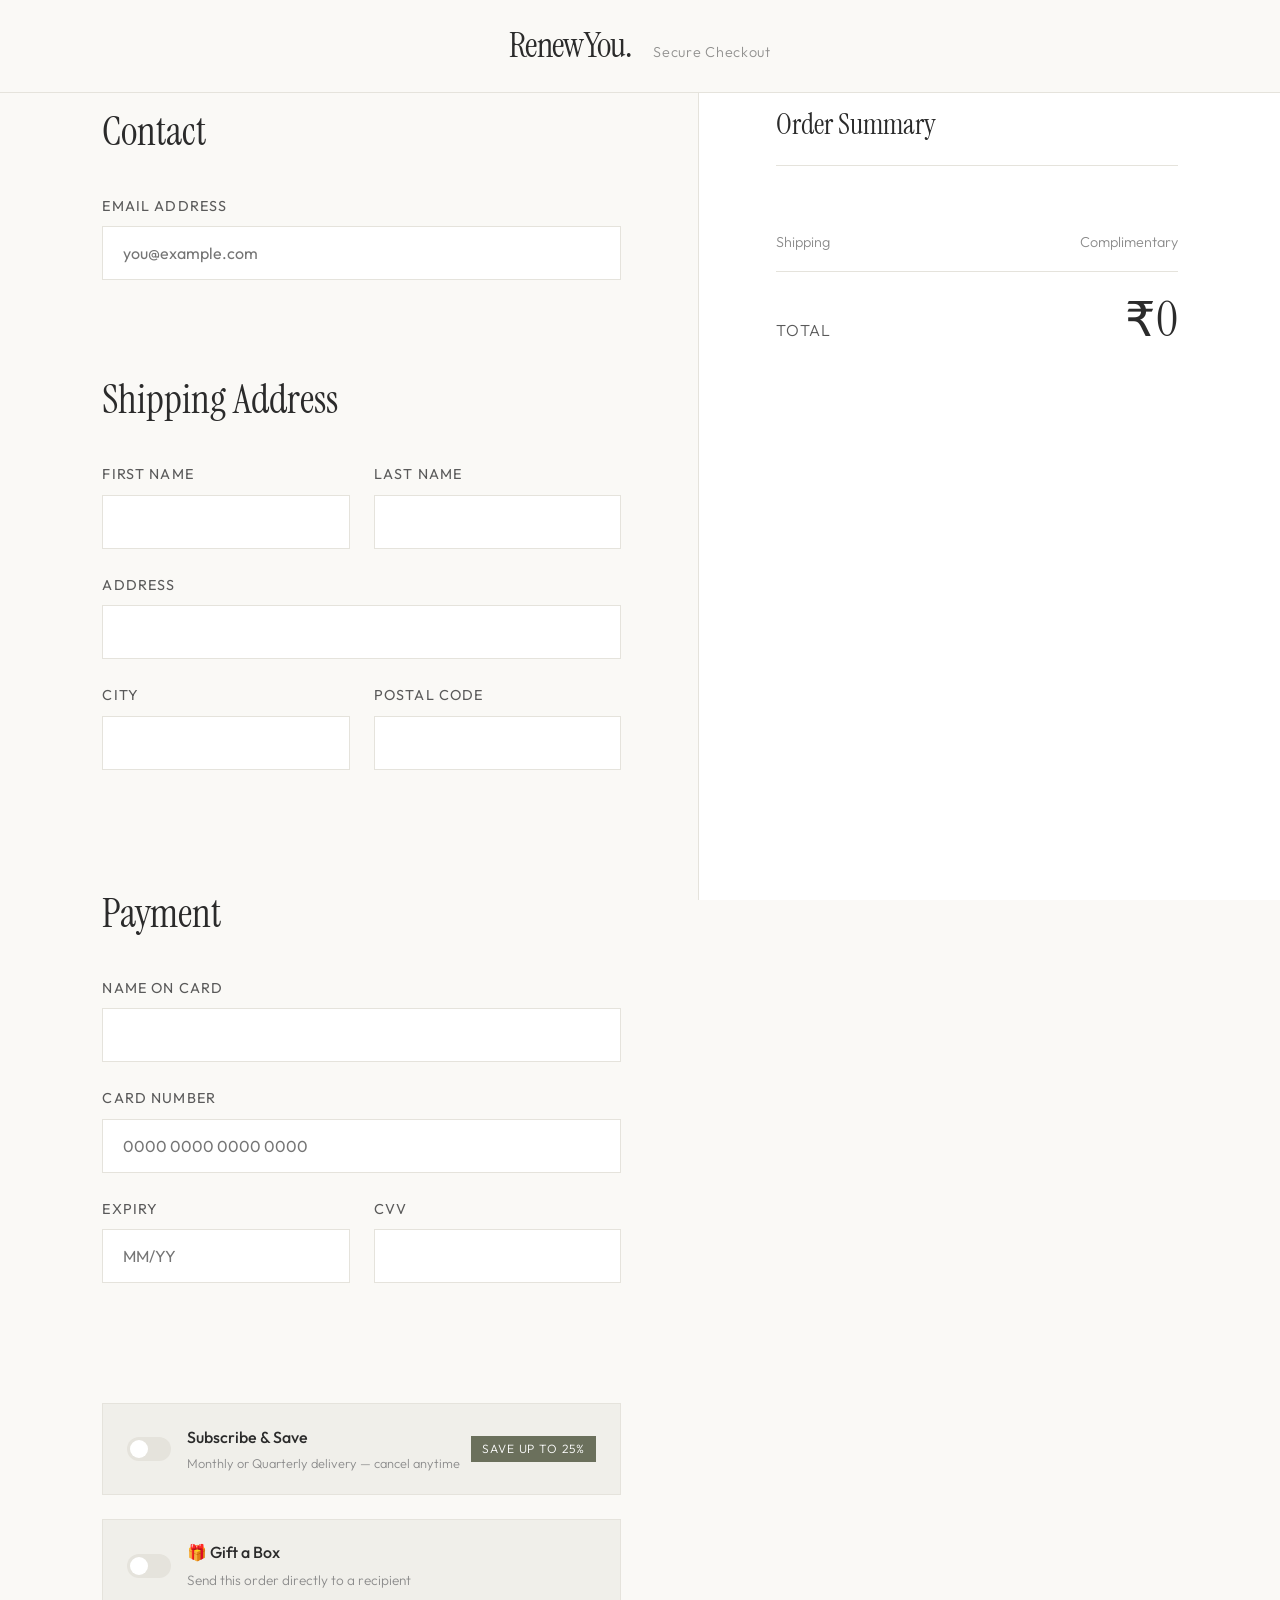
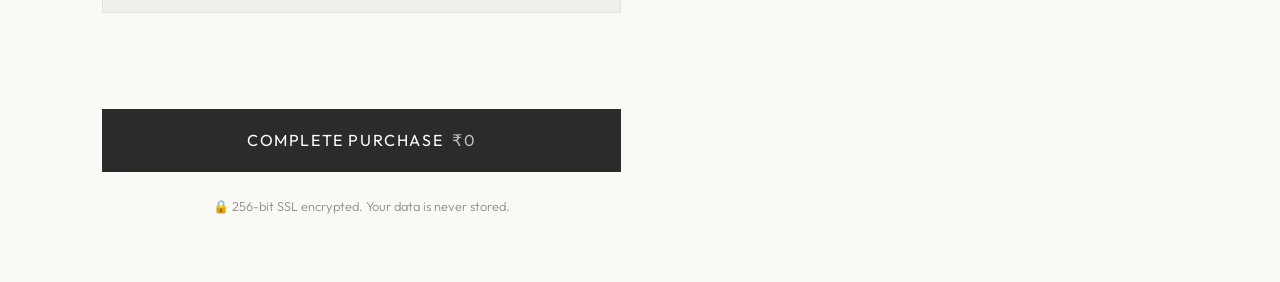
==== checkout.html @ 718b3db9 "first commit" ====
<!DOCTYPE html>
<html lang="en">

<head>
    <meta charset="UTF-8">
    <meta name="viewport" content="width=device-width, initial-scale=1.0">
    <title>Secure Checkout — RenewYou</title>
    <link rel="stylesheet" href="global.css">
    <style>
        .checkout-page {
            background: var(--clr-bg);
            min-height: 100vh;
            display: grid;
            grid-template-columns: 1.2fr 1fr;
            max-width: 1400px;
            margin: 0 auto;
        }

        .checkout-form-col {
            padding: 12vh 6vw var(--sp-xl) 8vw;
        }

        .checkout-summary-col {
            padding: 12vh 8vw var(--sp-xl) 6vw;
            background: var(--clr-surface);
            position: sticky;
            top: 0;
            height: 100vh;
            overflow-y: auto;
            border-left: 1px solid var(--clr-border);
        }

        .form-section-title {
            font-size: var(--fs-h2);
            margin: var(--sp-2xl) 0 var(--sp-lg);
            font-weight: 400;
        }

        .form-section-title:first-of-type {
            margin-top: 0;
        }

        .form-group {
            margin-bottom: var(--sp-md);
        }

        .form-group label {
            display: block;
            margin-bottom: 0.5rem;
            font-size: var(--fs-sm);
            font-weight: 400;
            text-transform: uppercase;
            letter-spacing: 0.08em;
            color: var(--clr-text);
        }

        .form-group input[type="text"],
        .form-group input[type="email"],
        .form-group input[type="password"] {
            width: 100%;
            padding: 1rem 1.2rem;
            border: 1px solid var(--clr-border);
            background: #fff;
            font-family: var(--ff-body);
            font-size: 1rem;
            transition: var(--transition);
            color: var(--clr-dark);
            outline: none;
        }

        .form-group input:focus {
            border-color: var(--clr-dark);
        }

        .form-row {
            display: grid;
            grid-template-columns: 1fr 1fr;
            gap: var(--sp-md);
        }

        /* ---- Subscription Block ---- */
        .subscription-block {
            margin-top: var(--sp-xl);
            border: 1px solid var(--clr-border);
        }

        .sub-header {
            display: flex;
            align-items: center;
            justify-content: space-between;
            padding: 1.2rem 1.5rem;
            cursor: pointer;
            background: var(--clr-surface-alt);
            user-select: none;
        }

        .sub-header-left {
            display: flex;
            align-items: center;
            gap: 1rem;
        }

        .sub-toggle-checkbox {
            appearance: none;
            width: 44px;
            height: 24px;
            background: var(--clr-border);
            border-radius: 12px;
            cursor: pointer;
            position: relative;
            transition: background 0.3s;
        }

        .sub-toggle-checkbox::after {
            content: '';
            position: absolute;
            width: 18px;
            height: 18px;
            background: #fff;
            border-radius: 50%;
            top: 3px;
            left: 3px;
            transition: left 0.3s;
        }

        .sub-toggle-checkbox:checked {
            background: var(--clr-accent);
        }

        .sub-toggle-checkbox:checked::after {
            left: 23px;
        }

        .sub-header-label {
            font-weight: 500;
            color: var(--clr-dark);
            font-size: 1rem;
        }

        .sub-header-badge {
            font-size: 0.75rem;
            padding: 0.2rem 0.7rem;
            background: var(--clr-accent);
            color: #fff;
            text-transform: uppercase;
            letter-spacing: 0.08em;
        }

        .sub-body {
            display: none;
            padding: 1.5rem;
            border-top: 1px solid var(--clr-border);
            flex-direction: column;
            gap: 1rem;
        }

        .sub-body.open {
            display: flex;
        }

        /* Frequency selector */
        .freq-toggle {
            display: grid;
            grid-template-columns: 1fr 1fr 1fr;
            border: 1px solid var(--clr-border);
        }

        .freq-option {
            display: none;
        }

        .freq-label {
            padding: 0.9rem;
            text-align: center;
            font-size: 0.85rem;
            text-transform: uppercase;
            letter-spacing: 0.08em;
            cursor: pointer;
            border-right: 1px solid var(--clr-border);
            color: var(--clr-text);
            transition: var(--transition);
        }

        .freq-label:last-of-type {
            border-right: none;
        }

        .freq-option:checked+.freq-label {
            background: var(--clr-dark);
            color: #fff;
        }

        .sub-perks {
            background: var(--clr-surface-alt);
            padding: 1rem 1.2rem;
            font-size: 0.85rem;
            line-height: 1.8;
            color: var(--clr-text);
            border: 1px solid var(--clr-border);
        }

        .sub-perks li::before {
            content: '✓  ';
            color: var(--clr-accent);
            font-weight: 600;
        }

        /* ---- Gift Box Block ---- */
        .gift-block {
            margin-top: var(--sp-md);
            border: 1px solid var(--clr-border);
        }

        .gift-header {
            display: flex;
            align-items: center;
            gap: 1rem;
            padding: 1.2rem 1.5rem;
            cursor: pointer;
            background: var(--clr-surface-alt);
            user-select: none;
        }

        .gift-label {
            font-size: 1rem;
            font-weight: 500;
            color: var(--clr-dark);
        }

        .gift-sub {
            font-size: 0.85rem;
            color: var(--clr-text-light);
            margin-top: 0.2rem;
        }

        .gift-toggle-checkbox {
            appearance: none;
            width: 44px;
            height: 24px;
            background: var(--clr-border);
            border-radius: 12px;
            cursor: pointer;
            position: relative;
            transition: background 0.3s;
            flex-shrink: 0;
        }

        .gift-toggle-checkbox::after {
            content: '';
            position: absolute;
            width: 18px;
            height: 18px;
            background: #fff;
            border-radius: 50%;
            top: 3px;
            left: 3px;
            transition: left 0.3s;
        }

        .gift-toggle-checkbox:checked {
            background: var(--clr-dark);
        }

        .gift-toggle-checkbox:checked::after {
            left: 23px;
        }

        .gift-body {
            display: none;
            padding: 1.5rem;
            border-top: 1px solid var(--clr-border);
            flex-direction: column;
            gap: var(--sp-md);
        }

        .gift-body.open {
            display: flex;
        }

        /* Savings line */
        .savings-line {
            display: flex;
            justify-content: space-between;
            align-items: center;
            padding: 0.8rem 1rem;
            background: #f5f5f0;
            border: 1px solid var(--clr-border);
            font-size: 0.85rem;
            color: var(--clr-accent);
            margin-bottom: var(--sp-md);
        }

        .savings-line strong {
            font-size: 1rem;
            font-weight: 500;
            color: var(--clr-dark);
        }

        /* Checkbox Override */
        input[type="checkbox"]:not(.sub-toggle-checkbox):not(.gift-toggle-checkbox) {
            appearance: none;
            width: 20px;
            height: 20px;
            border: 1px solid var(--clr-border);
            background: #fff;
            cursor: pointer;
            position: relative;
            transition: var(--transition);
            flex-shrink: 0;
        }

        input[type="checkbox"]:not(.sub-toggle-checkbox):not(.gift-toggle-checkbox):checked {
            background: var(--clr-accent);
            border-color: var(--clr-accent);
        }

        input[type="checkbox"]:not(.sub-toggle-checkbox):not(.gift-toggle-checkbox):checked::after {
            content: '';
            position: absolute;
            left: 6px;
            top: 2px;
            width: 5px;
            height: 9px;
            border: solid white;
            border-width: 0 2px 2px 0;
            transform: rotate(45deg);
        }

        /* Success Overlay */
        .success-overlay {
            position: fixed;
            inset: 0;
            background: var(--clr-bg);
            z-index: 2000;
            display: none;
            align-items: center;
            justify-content: center;
            text-align: center;
            flex-direction: column;
            padding: var(--sp-xl);
        }

        .success-icon {
            font-size: 4rem;
            margin-bottom: var(--sp-lg);
        }

        @media(max-width:992px) {
            .checkout-page {
                grid-template-columns: 1fr;
            }

            .checkout-summary-col {
                order: -1;
                border-left: none;
                border-bottom: 1px solid var(--clr-border);
                height: auto;
                position: static;
                padding: var(--sp-xl) var(--sp-lg);
            }

            .checkout-form-col {
                padding: var(--sp-2xl) var(--sp-lg);
            }
        }
    </style>
</head>

<body>
    <nav class="navbar scrolled">
        <div class="nav-inner" style="justify-content:center;">
            <a href="index.html" class="nav-logo">RenewYou. <span
                    style="font-family:var(--ff-body); font-size:0.9rem; font-weight:300; opacity:0.5; margin-left:1rem; letter-spacing:0.05em;">Secure
                    Checkout</span></a>
        </div>
    </nav>

    <div class="checkout-page">
        <!-- LEFT: Form -->
        <div class="checkout-form-col">
            <form id="checkoutForm">

                <h3 class="form-section-title">Contact</h3>
                <div class="form-group">
                    <label for="email">Email Address</label>
                    <input type="email" id="email" required placeholder="you@example.com">
                </div>

                <h3 class="form-section-title">Shipping Address</h3>
                <div class="form-row">
                    <div class="form-group"><label>First Name</label><input type="text" id="firstName" required></div>
                    <div class="form-group"><label>Last Name</label><input type="text" id="lastName" required></div>
                </div>
                <div class="form-group"><label>Address</label><input type="text" id="address" required></div>
                <div class="form-row">
                    <div class="form-group"><label>City</label><input type="text" id="city" required></div>
                    <div class="form-group"><label>Postal Code</label><input type="text" id="pinCode" required></div>
                </div>

                <h3 class="form-section-title">Payment</h3>
                <div class="form-group"><label>Name on Card</label><input type="text" id="cardName" required></div>
                <div class="form-group"><label>Card Number</label><input type="text" id="cardNumber"
                        placeholder="0000 0000 0000 0000" maxlength="19" required></div>
                <div class="form-row">
                    <div class="form-group"><label>Expiry</label><input type="text" id="expiry" placeholder="MM/YY"
                            maxlength="5" required></div>
                    <div class="form-group"><label>CVV</label><input type="password" id="cvv" maxlength="3" required>
                    </div>
                </div>

                <!-- SUBSCRIPTION BLOCK -->
                <div class="subscription-block" style="margin-top:var(--sp-2xl);">
                    <div class="sub-header" id="subHeader">
                        <div class="sub-header-left">
                            <input type="checkbox" class="sub-toggle-checkbox" id="subscribeToggle">
                            <div>
                                <div class="sub-header-label">Subscribe &amp; Save</div>
                                <div style="font-size:0.8rem; color:var(--clr-text-light); margin-top:2px;">Monthly or
                                    Quarterly delivery — cancel anytime</div>
                            </div>
                        </div>
                        <span class="sub-header-badge" id="subBadge">Save up to 25%</span>
                    </div>

                    <div class="sub-body" id="subBody">
                        <!-- Frequency Toggle -->
                        <div>
                            <div
                                style="font-size:0.8rem; text-transform:uppercase; letter-spacing:0.1em; color:var(--clr-text-light); margin-bottom:0.75rem;">
                                Delivery Frequency</div>
                            <div class="freq-toggle">
                                <input type="radio" name="freq" id="freqMonthly" class="freq-option" value="monthly"
                                    checked>
                                <label class="freq-label" for="freqMonthly">Monthly<br><span
                                        style="font-size:0.7rem; opacity:0.7;">Save 15%</span></label>

                                <input type="radio" name="freq" id="freqQuarterly" class="freq-option"
                                    value="quarterly">
                                <label class="freq-label" for="freqQuarterly">Quarterly<br><span
                                        style="font-size:0.7rem; opacity:0.7;">Save 20%</span></label>

                                <input type="radio" name="freq" id="freqPrepay" class="freq-option" value="prepay6">
                                <label class="freq-label" for="freqPrepay">Prepay 6mo<br><span
                                        style="font-size:0.7rem; opacity:0.7;">Save 25%</span></label>
                            </div>
                        </div>

                        <!-- Savings preview -->
                        <div class="savings-line" id="savingsLine">
                            <span>Subscription discount applied</span>
                            <strong id="savingsAmount">—</strong>
                        </div>

                        <!-- Perks -->
                        <div class="sub-perks">
                            <ul>
                                <li>Expert-curated box contents each cycle</li>
                                <li>Access to RenewYou Community Forum</li>
                                <li>Digital Companion App (iOS &amp; Android)</li>
                                <li>Priority shipping &amp; early access drops</li>
                                <li>Pause or cancel anytime, no questions asked</li>
                            </ul>
                        </div>
                    </div>
                </div>

                <!-- GIFT BOX BLOCK -->
                <div class="gift-block">
                    <div class="gift-header" id="giftHeader">
                        <input type="checkbox" class="gift-toggle-checkbox" id="giftToggle">
                        <div style="flex:1;">
                            <div class="gift-label">🎁 Gift a Box</div>
                            <div class="gift-sub">Send this order directly to a recipient</div>
                        </div>
                    </div>
                    <div class="gift-body" id="giftBody">
                        <div class="form-group"><label>Recipient Name</label><input type="text" id="giftName"
                                placeholder="Who is this for?"></div>
                        <div class="form-group"><label>Recipient Email <span style="opacity:0.5;">(for digital
                                    items)</span></label><input type="email" id="giftEmail"
                                placeholder="recipient@email.com"></div>
                        <div class="form-group">
                            <label>Gift Message <span style="opacity:0.5;">(optional)</span></label>
                            <textarea id="giftMessage" rows="3"
                                style="width:100%; padding:1rem; border:1px solid var(--clr-border); font-family:var(--ff-body); font-size:0.95rem; background:#fff; color:var(--clr-dark); resize:vertical; outline:none;"
                                placeholder="Write something heartfelt..."></textarea>
                        </div>
                        <div
                            style="display:flex; align-items:center; gap:0.8rem; padding:1rem; background:var(--clr-surface-alt); font-size:0.85rem; color:var(--clr-text);">
                            <input type="checkbox" id="giftWrap">
                            <label for="giftWrap" style="cursor:pointer;">Add premium gift wrap + handwritten card
                                (+₹299)</label>
                        </div>
                    </div>
                </div>

                <button type="submit" class="btn btn-accent btn-block btn-lg"
                    style="margin-top:var(--sp-2xl); font-size:1rem; padding:1.3rem;">
                    Complete Purchase &nbsp;<span id="checkoutBtnAmount" style="opacity:0.7;">₹0</span>
                </button>

                <p style="text-align:center; font-size:0.8rem; color:var(--clr-text-light); margin-top:var(--sp-md);">
                    🔒 256-bit SSL encrypted. Your data is never stored.
                </p>
            </form>
        </div>

        <!-- RIGHT: Summary -->
        <div class="checkout-summary-col">
            <h3
                style="font-size:1.8rem; font-family:var(--ff-display); font-weight:400; margin-bottom:var(--sp-xl); border-bottom:1px solid var(--clr-border); padding-bottom:var(--sp-md);">
                Order Summary</h3>

            <div id="checkoutItemsList" style="margin-bottom:var(--sp-xl);"></div>

            <div
                style="display:flex; justify-content:space-between; font-size:0.9rem; margin-bottom:0.8rem; color:var(--clr-text-light);">
                <span>Shipping</span><span>Complimentary</span>
            </div>
            <div id="discountRow"
                style="display:none; justify-content:space-between; font-size:0.9rem; margin-bottom:0.8rem; color:var(--clr-accent);">
                <span id="discountLabel">Subscription Discount</span><span id="discountValue"></span>
            </div>
            <div id="giftWrapRow"
                style="display:none; justify-content:space-between; font-size:0.9rem; margin-bottom:0.8rem; color:var(--clr-text-light);">
                <span>Gift Wrap</span><span>+₹299</span>
            </div>
            <div
                style="display:flex; justify-content:space-between; align-items:baseline; border-top:1px solid var(--clr-border); padding-top:1.5rem; margin-top:1rem;">
                <span style="font-size:1rem; text-transform:uppercase; letter-spacing:0.08em;">Total</span>
                <span id="checkoutTotal"
                    style="font-family:var(--ff-display); font-size:3rem; color:var(--clr-dark); line-height:1;">₹0</span>
            </div>

            <!-- Subscription summary card -->
            <div id="subSummaryCard"
                style="display:none; margin-top:var(--sp-xl); padding:1.2rem; border:1px solid var(--clr-border); background:var(--clr-surface-alt); font-size:0.85rem; line-height:1.7;">
                <div style="font-weight:500; color:var(--clr-dark); margin-bottom:0.5rem;">Subscription Active</div>
                <div id="subSummaryText" style="color:var(--clr-text);"></div>
            </div>

            <!-- Gift summary -->
            <div id="giftSummaryCard"
                style="display:none; margin-top:var(--sp-md); padding:1.2rem; border:1px solid var(--clr-border); background:#fefefe; font-size:0.85rem; line-height:1.7; color:var(--clr-text);">
                <div style="font-weight:500; color:var(--clr-dark); margin-bottom:0.5rem;">🎁 Gift Order</div>
                <div id="giftSummaryText"></div>
            </div>
        </div>
    </div>

    <!-- Success Overlay -->
    <div class="success-overlay" id="successOverlay">
        <div class="success-icon">✦</div>
        <h2 style="font-size:clamp(2.5rem, 6vw, 4rem); margin-bottom:var(--sp-sm);">Your journey begins.</h2>
        <p style="font-size:1.1rem; color:var(--clr-text); margin-bottom:var(--sp-2xl); max-width:450px;"
            id="successMessage">Your restorative tools are being prepared.</p>
        <a href="index.html" class="btn btn-outline" style="min-width:200px;">Return Home</a>
    </div>

    <script src="app.js"></script>
    <script>
        (function () {
            const CART_KEY = 'ryCart_v7';
            function getCart() { try { return JSON.parse(localStorage.getItem(CART_KEY)) || []; } catch { return []; } }
            function formatPrice(n) { return '₹' + n.toLocaleString('en-IN'); }

            const DISCOUNT = { monthly: 0.15, quarterly: 0.20, prepay6: 0.25 };
            const FREQ_LABEL = { monthly: 'Monthly delivery (-15%)', quarterly: 'Quarterly delivery (-20%)', prepay6: 'Prepaid 6 months (-25%)' };

            let baseTotal = 0;
            let isSubscribed = false;
            let currentFreq = 'monthly';
            let isGift = false;
            let hasGiftWrap = false;

            /* ---- Render order summary ---- */
            function renderSummary() {
                const cart = getCart();
                baseTotal = cart.reduce((s, i) => s + (i.price * i.qty), 0);

                let html = '';
                cart.forEach(item => {
                    html += `<div style="display:flex;justify-content:space-between;padding:0.9rem 0;border-bottom:1px solid var(--clr-border);font-size:0.9rem;">
                        <div><span style="font-weight:500;">${item.name}</span><br><span style="opacity:0.6;">× ${item.qty}</span></div>
                        <div>${formatPrice(item.price * item.qty)}</div>
                    </div>`;
                });
                document.getElementById('checkoutItemsList').innerHTML = html;
                updateTotals();
            }

            function updateTotals() {
                let total = baseTotal;
                let discount = 0;
                const giftWrapAmount = hasGiftWrap ? 299 : 0;

                if (isSubscribed) {
                    discount = Math.round(baseTotal * DISCOUNT[currentFreq]);
                    total = baseTotal - discount + giftWrapAmount;
                } else {
                    total = baseTotal + giftWrapAmount;
                }

                document.getElementById('checkoutTotal').textContent = formatPrice(total);
                document.getElementById('checkoutBtnAmount').textContent = formatPrice(total);

                // Discount row
                const discRow = document.getElementById('discountRow');
                if (isSubscribed && discount > 0) {
                    discRow.style.display = 'flex';
                    document.getElementById('discountLabel').textContent = FREQ_LABEL[currentFreq];
                    document.getElementById('discountValue').textContent = '-' + formatPrice(discount);
                } else {
                    discRow.style.display = 'none';
                }

                // Gift wrap row
                document.getElementById('giftWrapRow').style.display = hasGiftWrap ? 'flex' : 'none';

                // Subscription summary card
                const subCard = document.getElementById('subSummaryCard');
                if (isSubscribed) {
                    subCard.style.display = 'block';
                    document.getElementById('subSummaryText').innerHTML =
                        `${FREQ_LABEL[currentFreq]}<br>Includes: Community Forum + Digital App Access`;
                } else {
                    subCard.style.display = 'none';
                }

                // Savings badge
                document.getElementById('savingsAmount').textContent =
                    isSubscribed ? `-${formatPrice(discount)} saved` : '—';
            }

            /* ---- Subscription toggle ---- */
            const subscribeToggle = document.getElementById('subscribeToggle');
            const subBody = document.getElementById('subBody');

            subscribeToggle.addEventListener('change', function () {
                isSubscribed = this.checked;
                subBody.classList.toggle('open', isSubscribed);
                updateTotals();
            });

            // Click on header row also toggles
            document.getElementById('subHeader').addEventListener('click', function (e) {
                if (e.target === subscribeToggle) return;
                subscribeToggle.checked = !subscribeToggle.checked;
                subscribeToggle.dispatchEvent(new Event('change'));
            });

            /* ---- Frequency change ---- */
            document.querySelectorAll('.freq-option').forEach(radio => {
                radio.addEventListener('change', function () {
                    currentFreq = this.value;
                    updateTotals();
                });
            });

            /* ---- Gift toggle ---- */
            const giftToggle = document.getElementById('giftToggle');
            const giftBody = document.getElementById('giftBody');

            giftToggle.addEventListener('change', function () {
                isGift = this.checked;
                giftBody.classList.toggle('open', isGift);
                updateGiftSummary();
                updateTotals();
            });

            document.getElementById('giftHeader').addEventListener('click', function (e) {
                if (e.target === giftToggle) return;
                giftToggle.checked = !giftToggle.checked;
                giftToggle.dispatchEvent(new Event('change'));
            });

            /* ---- Gift wrap ---- */
            document.getElementById('giftWrap').addEventListener('change', function () {
                hasGiftWrap = this.checked;
                updateTotals();
            });

            function updateGiftSummary() {
                const card = document.getElementById('giftSummaryCard');
                const name = document.getElementById('giftName').value;
                if (isGift) {
                    card.style.display = 'block';
                    document.getElementById('giftSummaryText').textContent =
                        name ? `Sending to: ${name}` : 'Recipient details below';
                } else {
                    card.style.display = 'none';
                }
            }

            document.getElementById('giftName').addEventListener('input', updateGiftSummary);

            /* ---- Form submit ---- */
            document.getElementById('checkoutForm').addEventListener('submit', function (e) {
                e.preventDefault();
                const btn = this.querySelector('button[type="submit"]');
                btn.innerHTML = 'Processing…';
                btn.style.pointerEvents = 'none';

                setTimeout(() => {
                    const gifted = isGift && document.getElementById('giftName').value;
                    document.getElementById('successMessage').textContent =
                        gifted
                            ? `Your gift for ${document.getElementById('giftName').value} is being prepared with care.`
                            : 'Your restorative tools are being prepared.';

                    document.getElementById('successOverlay').style.display = 'flex';
                    localStorage.removeItem(CART_KEY);

                    // Update badge
                    document.querySelectorAll('#cartBadge').forEach(b => { b.textContent = ''; b.style.display = 'none'; });
                }, 1500);
            });

            /* ---- Card number formatter ---- */
            document.getElementById('cardNumber').addEventListener('input', function () {
                this.value = this.value.replace(/\D/g, '').replace(/(.{4})/g, '$1 ').trim().slice(0, 19);
            });
            document.getElementById('expiry').addEventListener('input', function () {
                this.value = this.value.replace(/\D/g, '').replace(/^(\d{2})(\d)/, '$1/$2').slice(0, 5);
            });

            renderSummary();
        })();
    </script>
</body>

</html>
---- global.css ----
/* ============================================
   RenewYou V11 — Ultra Minimalist Wellness
   ============================================ */
@import url('https://fonts.googleapis.com/css2?family=Instrument+Serif:ital@0;1&family=Outfit:wght@300;400;500&display=swap');

:root {
    /* Earthy, Calming, Minimal Palette */
    --clr-bg: #FAF9F6;
    /* Off-white pearl */
    --clr-surface: #FFFFFF;
    --clr-surface-alt: #F0EFEA;
    /* Soft sand */
    --clr-border: #E5E3DC;

    /* Accents - Olive/Sage */
    --clr-accent: #6B705C;
    --clr-accent-hover: #5A5E4D;

    /* Text */
    --clr-dark: #2B2B2B;
    --clr-text: #5A5A5A;
    --clr-text-light: #8C8C8C;

    /* Typography */
    --ff-display: 'Instrument Serif', Georgia, serif;
    --ff-body: 'Outfit', -apple-system, sans-serif;

    --fs-display: clamp(3rem, 7vw, 6.5rem);
    --fs-h1: clamp(2.2rem, 5vw, 4rem);
    --fs-h2: clamp(1.6rem, 3.5vw, 2.5rem);
    --fs-h3: clamp(1.2rem, 2vw, 1.6rem);
    --fs-body: 1.05rem;
    --fs-sm: 0.9rem;
    --fs-xs: 0.8rem;

    /* Spacing */
    --sp-xs: 0.5rem;
    --sp-sm: 1rem;
    --sp-md: 1.5rem;
    --sp-lg: 2.5rem;
    --sp-xl: 4rem;
    --sp-2xl: 6rem;
    --sp-3xl: 10rem;

    /* Shape & Depth - Extremely flat and plain */
    --radius-sm: 0px;
    --radius: 0px;
    --radius-lg: 0px;
    --radius-pill: 0px;

    /* Shadows - Almost non-existent for flatness */
    --shadow-soft: 0 4px 20px rgba(0, 0, 0, 0.02);
    --shadow-hover: 0 10px 30px rgba(0, 0, 0, 0.04);

    --ease: cubic-bezier(0.4, 0, 0.2, 1);
    --transition: all 0.4s var(--ease);
}

/* Reset */
*,
*::before,
*::after {
    margin: 0;
    padding: 0;
    box-sizing: border-box;
}

html {
    scroll-behavior: smooth;
    font-size: 16px;
    background: var(--clr-bg);
}

body {
    font-family: var(--ff-body);
    font-weight: 300;
    color: var(--clr-text);
    background: var(--clr-bg);
    line-height: 1.7;
    overflow-x: hidden;
    -webkit-font-smoothing: antialiased;
}

::-webkit-scrollbar {
    width: 6px;
}

::-webkit-scrollbar-track {
    background: var(--clr-bg);
}

::-webkit-scrollbar-thumb {
    background: var(--clr-border);
}

img,
video {
    max-width: 100%;
    display: block;
    object-fit: cover;
}

a {
    text-decoration: none;
    color: inherit;
    transition: var(--transition);
}

ul {
    list-style: none;
}

button {
    font-family: var(--ff-body);
    cursor: pointer;
    border: none;
    background: none;
    font-size: inherit;
}

/* Typography */
h1,
h2,
h3,
h4,
.display-txt {
    font-family: var(--ff-display);
    color: var(--clr-dark);
    line-height: 1.15;
    font-weight: 400;
}

p {
    color: var(--clr-text);
}

/* Layout */
.container {
    width: 100%;
    max-width: 1200px;
    margin: 0 auto;
    padding: 0 var(--sp-xl);
}

@media(max-width: 768px) {
    .container {
        padding: 0 var(--sp-md);
    }
}

.section {
    padding: var(--sp-3xl) 0;
}

.section-label {
    font-family: var(--ff-body);
    font-size: var(--fs-xs);
    text-transform: uppercase;
    letter-spacing: 0.15em;
    font-weight: 500;
    color: var(--clr-text-light);
    margin-bottom: var(--sp-lg);
    display: block;
}

/* Reveal Animations */
.reveal {
    opacity: 0;
    transform: translateY(40px);
    transition: all 1s cubic-bezier(0.25, 0.46, 0.45, 0.94);
}

.reveal.active {
    opacity: 1;
    transform: translateY(0);
}

/* Delay modifiers */
.reveal.delay-1 {
    transition-delay: 0.1s;
}

.reveal.delay-2 {
    transition-delay: 0.2s;
}

.reveal.delay-3 {
    transition-delay: 0.3s;
}

/* ===================
   NAVBAR
   =================== */
.navbar {
    position: fixed;
    top: 0;
    left: 0;
    width: 100%;
    z-index: 1000;
    transition: var(--transition);
    background: transparent;
    padding: var(--sp-md) 0;
}

.navbar.scrolled {
    background: rgba(250, 249, 246, 0.95);
    backdrop-filter: blur(10px);
    border-bottom: 1px solid var(--clr-border);
    padding: var(--sp-sm) 0;
}

.nav-inner {
    display: flex;
    align-items: center;
    justify-content: space-between;
    max-width: 1200px;
    margin: 0 auto;
    padding: 0 var(--sp-xl);
}

@media(max-width: 768px) {
    .nav-inner {
        padding: 0 var(--sp-md);
    }
}

.nav-logo {
    font-family: var(--ff-display);
    font-size: 2.2rem;
    font-weight: 400;
    color: var(--clr-dark);
    letter-spacing: -0.02em;
}

.nav-links {
    display: flex;
    align-items: center;
    gap: var(--sp-xl);
}

.nav-links a {
    font-size: 0.85rem;
    font-weight: 400;
    text-transform: uppercase;
    letter-spacing: 0.1em;
    color: var(--clr-text);
    transition: var(--transition);
}

.nav-links a:hover {
    color: var(--clr-dark);
}

.nav-cart {
    position: relative;
    display: flex;
    align-items: center;
    gap: 0.5rem;
    text-transform: uppercase;
    font-size: 0.85rem;
    letter-spacing: 0.1em;
    color: var(--clr-dark);
}

.cart-badge {
    background: var(--clr-dark);
    color: #FFF;
    font-size: 0.7rem;
    height: 18px;
    min-width: 18px;
    display: flex;
    align-items: center;
    justify-content: center;
    border-radius: 50%;
    font-weight: 400;
    padding: 0 4px;
}

.cart-badge:empty,
.cart-badge[data-count="0"] {
    display: none;
}

/* ===================
   BUTTONS (Ultra Minimal)
   =================== */
.btn {
    display: inline-flex;
    align-items: center;
    justify-content: center;
    padding: 1rem 2.5rem;
    font-size: 0.85rem;
    font-weight: 400;
    text-transform: uppercase;
    letter-spacing: 0.1em;
    border-radius: 0;
    transition: var(--transition);
    cursor: pointer;
}

.btn-fill {
    background: var(--clr-accent);
    color: #fff;
    border: 1px solid var(--clr-accent);
}

.btn-fill:hover {
    background: var(--clr-dark);
    border-color: var(--clr-dark);
}

.btn-outline {
    background: transparent;
    color: var(--clr-dark);
    border: 1px solid var(--clr-dark);
}

.btn-outline:hover {
    background: var(--clr-dark);
    color: #fff;
}

.btn-accent {
    background: var(--clr-dark);
    color: #fff;
    border: 1px solid var(--clr-dark);
}

.btn-accent:hover {
    background: var(--clr-accent);
    border-color: var(--clr-accent);
}

.btn-block {
    width: 100%;
}

.btn-lg {
    padding: 1.2rem 3rem;
    font-size: 0.9rem;
}

/* Toast Notification */
#ryToast {
    border-radius: 0 !important;
    border: 1px solid var(--clr-border) !important;
    background: var(--clr-dark) !important;
    color: #fff !important;
    font-weight: 400 !important;
    padding: 1rem 2rem !important;
    box-shadow: var(--shadow-hover) !important;
}

/* ===================
   FOOTER
   =================== */
.footer {
    padding: var(--sp-2xl) 0 var(--sp-lg);
    background: var(--clr-bg);
    border-top: 1px solid var(--clr-border);
}

.footer-inner {
    display: flex;
    flex-direction: column;
    align-items: center;
    text-align: center;
}

.footer .nav-logo {
    color: var(--clr-dark);
    font-size: 2.5rem;
    margin-bottom: var(--sp-md);
}

/* ===================
   MARQUEE
   =================== */
.marquee-wrapper {
    overflow: hidden;
    white-space: nowrap;
    padding: var(--sp-md) 0;
    display: flex;
    background: var(--clr-surface-alt);
    color: var(--clr-dark);
    border-top: 1px solid var(--clr-border);
    border-bottom: 1px solid var(--clr-border);
}

.marquee-content {
    display: inline-flex;
    animation: marquee 35s linear infinite;
    gap: var(--sp-xl);
    font-family: var(--ff-body);
    font-size: 0.8rem;
    font-weight: 400;
    letter-spacing: 0.15em;
    text-transform: uppercase;
}

.marquee-content span::after {
    content: '—';
    margin-left: var(--sp-xl);
    color: var(--clr-text-light);
}

@keyframes marquee {
    from {
        transform: translateX(0);
    }

    to {
        transform: translateX(-50%);
    }
}

@media(max-width:768px) {
    .nav-links.desktop-only {
        display: none;
    }
}
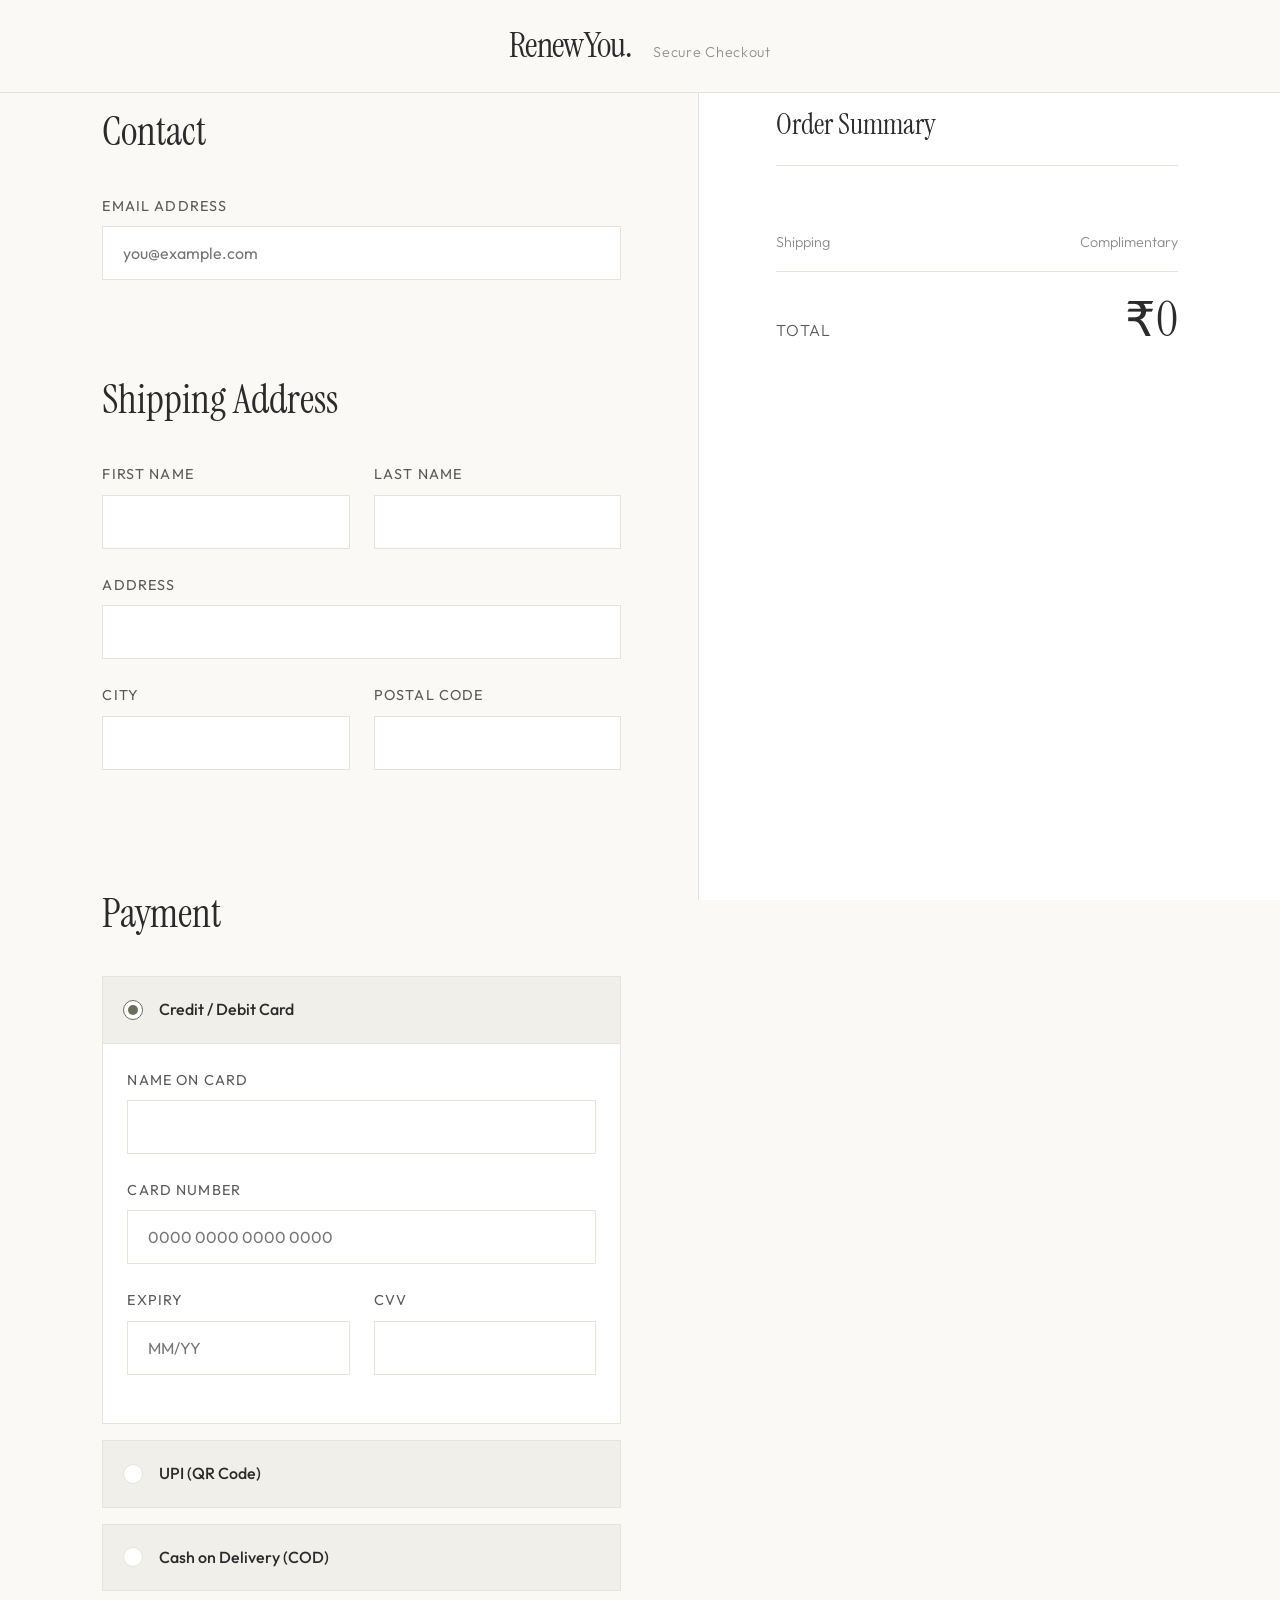
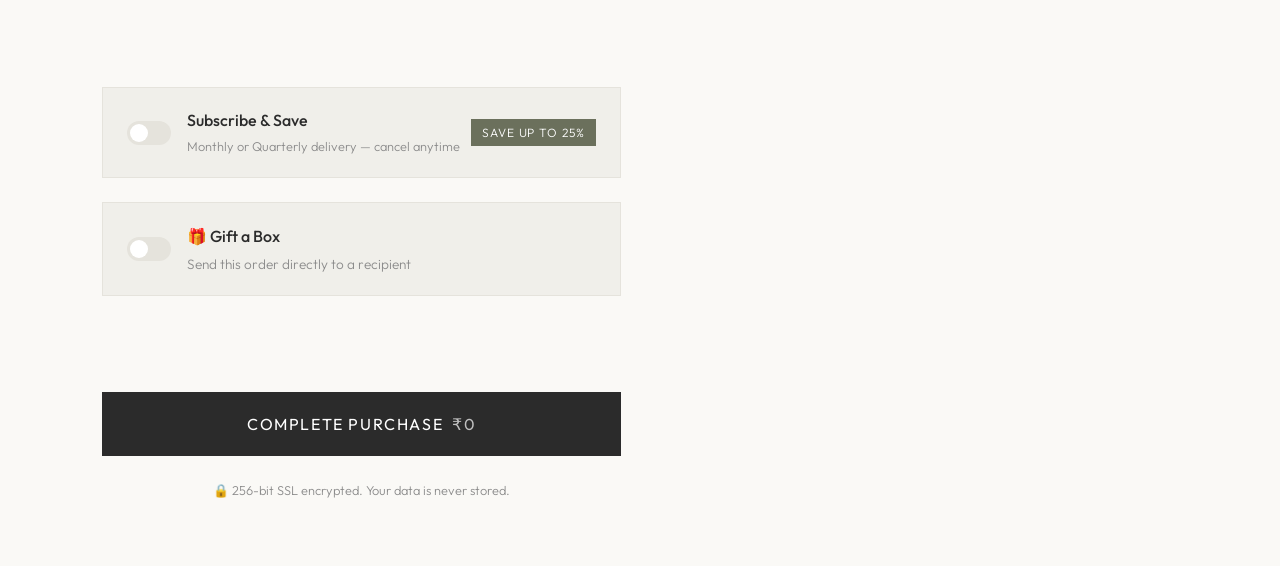
==== commit 6d0e7093: "upi added" ====
--- a/checkout.html
+++ b/checkout.html
@@ -326,6 +326,71 @@
             transform: rotate(45deg);
         }
 
+        /* ---- Payment Options ---- */
+        .payment-method {
+            border: 1px solid var(--clr-border);
+            margin-bottom: var(--sp-sm);
+            background: #fff;
+        }
+
+        .payment-header {
+            padding: 1.2rem;
+            background: var(--clr-surface-alt);
+            display: flex;
+            gap: 1rem;
+            align-items: center;
+            cursor: pointer;
+            width: 100%;
+            margin: 0;
+            user-select: none;
+        }
+
+        .payment-header span {
+            font-size: 1rem;
+            font-weight: 500;
+            color: var(--clr-dark);
+        }
+
+        .payment-body {
+            display: none;
+            padding: 1.5rem;
+            border-top: 1px solid var(--clr-border);
+            background: #fff;
+        }
+
+        .payment-body.open {
+            display: block;
+        }
+
+        .payment-radio {
+            appearance: none;
+            width: 20px;
+            height: 20px;
+            border: 1px solid var(--clr-border);
+            border-radius: 50%;
+            outline: none;
+            cursor: pointer;
+            position: relative;
+            background: #fff;
+            flex-shrink: 0;
+            margin: 0;
+        }
+
+        .payment-radio:checked {
+            border-color: var(--clr-accent);
+        }
+
+        .payment-radio:checked::after {
+            content: '';
+            position: absolute;
+            top: 4px;
+            left: 4px;
+            width: 10px;
+            height: 10px;
+            border-radius: 50%;
+            background: var(--clr-accent);
+        }
+
         /* Success Overlay */
         .success-overlay {
             position: fixed;
@@ -398,13 +463,53 @@
                 </div>
 
                 <h3 class="form-section-title">Payment</h3>
-                <div class="form-group"><label>Name on Card</label><input type="text" id="cardName" required></div>
-                <div class="form-group"><label>Card Number</label><input type="text" id="cardNumber"
-                        placeholder="0000 0000 0000 0000" maxlength="19" required></div>
-                <div class="form-row">
-                    <div class="form-group"><label>Expiry</label><input type="text" id="expiry" placeholder="MM/YY"
-                            maxlength="5" required></div>
-                    <div class="form-group"><label>CVV</label><input type="password" id="cvv" maxlength="3" required>
+
+                <div class="payment-method">
+                    <label class="payment-header" for="payCard">
+                        <input type="radio" name="paymentType" id="payCard" class="payment-radio" value="card" checked>
+                        <span>Credit / Debit Card</span>
+                    </label>
+                    <div class="payment-body open" id="paymentBodyCard">
+                        <div class="form-group"><label>Name on Card</label><input type="text" id="cardName" required>
+                        </div>
+                        <div class="form-group"><label>Card Number</label><input type="text" id="cardNumber"
+                                placeholder="0000 0000 0000 0000" maxlength="19" required></div>
+                        <div class="form-row">
+                            <div class="form-group"><label>Expiry</label><input type="text" id="expiry"
+                                    placeholder="MM/YY" maxlength="5" required></div>
+                            <div class="form-group"><label>CVV</label><input type="password" id="cvv" maxlength="3"
+                                    required></div>
+                        </div>
+                    </div>
+                </div>
+
+                <div class="payment-method">
+                    <label class="payment-header" for="payUPI">
+                        <input type="radio" name="paymentType" id="payUPI" class="payment-radio" value="upi">
+                        <span>UPI (QR Code)</span>
+                    </label>
+                    <div class="payment-body" id="paymentBodyUPI" style="text-align: center;">
+                        <p style="font-size: 0.9rem; margin-bottom: 1rem; color: var(--clr-text);">Scan the QR code
+                            below with any UPI app to complete the payment.</p>
+                        <div
+                            style="padding: 1rem; border: 1px solid var(--clr-border); display: inline-block; background: #fff; border-radius: 8px;">
+                            <img src="assets/QR.jpeg" id="upiQRImage" alt="UPI QR Code" style="width: 200px; height: 200px; object-fit: contain;">
+                        </div>
+                        <div class="form-group" style="text-align: left; margin-top: 1.5rem;">
+                            <label>UPI Transaction Reference Number</label>
+                            <input type="text" id="upiRef" placeholder="e.g. 123456789012">
+                        </div>
+                    </div>
+                </div>
+
+                <div class="payment-method">
+                    <label class="payment-header" for="payCOD">
+                        <input type="radio" name="paymentType" id="payCOD" class="payment-radio" value="cod">
+                        <span>Cash on Delivery (COD)</span>
+                    </label>
+                    <div class="payment-body" id="paymentBodyCOD">
+                        <p style="font-size: 0.9rem; color: var(--clr-text);">Pay with cash or UPI when your order is
+                            delivered. Please keep exact change ready if paying by cash.</p>
                     </div>
                 </div>
 
@@ -724,6 +829,39 @@
                 this.value = this.value.replace(/\D/g, '').replace(/^(\d{2})(\d)/, '$1/$2').slice(0, 5);
             });
 
+            /* ---- Payment Options Toggle ---- */
+            const paymentRadios = document.querySelectorAll('input[name="paymentType"]');
+            paymentRadios.forEach(radio => {
+                radio.addEventListener('change', function () {
+                    document.getElementById('paymentBodyCard').classList.remove('open');
+                    document.getElementById('paymentBodyUPI').classList.remove('open');
+                    document.getElementById('paymentBodyCOD').classList.remove('open');
+
+                    document.getElementById('cardName').required = false;
+                    document.getElementById('cardNumber').required = false;
+                    document.getElementById('expiry').required = false;
+                    document.getElementById('cvv').required = false;
+                    document.getElementById('upiRef').required = false;
+
+                    if (this.value === 'card') {
+                        document.getElementById('paymentBodyCard').classList.add('open');
+                        document.getElementById('cardName').required = true;
+                        document.getElementById('cardNumber').required = true;
+                        document.getElementById('expiry').required = true;
+                        document.getElementById('cvv').required = true;
+                    } else if (this.value === 'upi') {
+                        document.getElementById('paymentBodyUPI').classList.add('open');
+                        document.getElementById('upiRef').required = true;
+                    } else if (this.value === 'cod') {
+                        document.getElementById('paymentBodyCOD').classList.add('open');
+                    }
+                });
+            });
+
+            // Trigger change on load to set defaults correctly
+            const checkedRadio = document.querySelector('input[name="paymentType"]:checked');
+            if (checkedRadio) checkedRadio.dispatchEvent(new Event('change'));
+
             renderSummary();
         })();
     </script>
